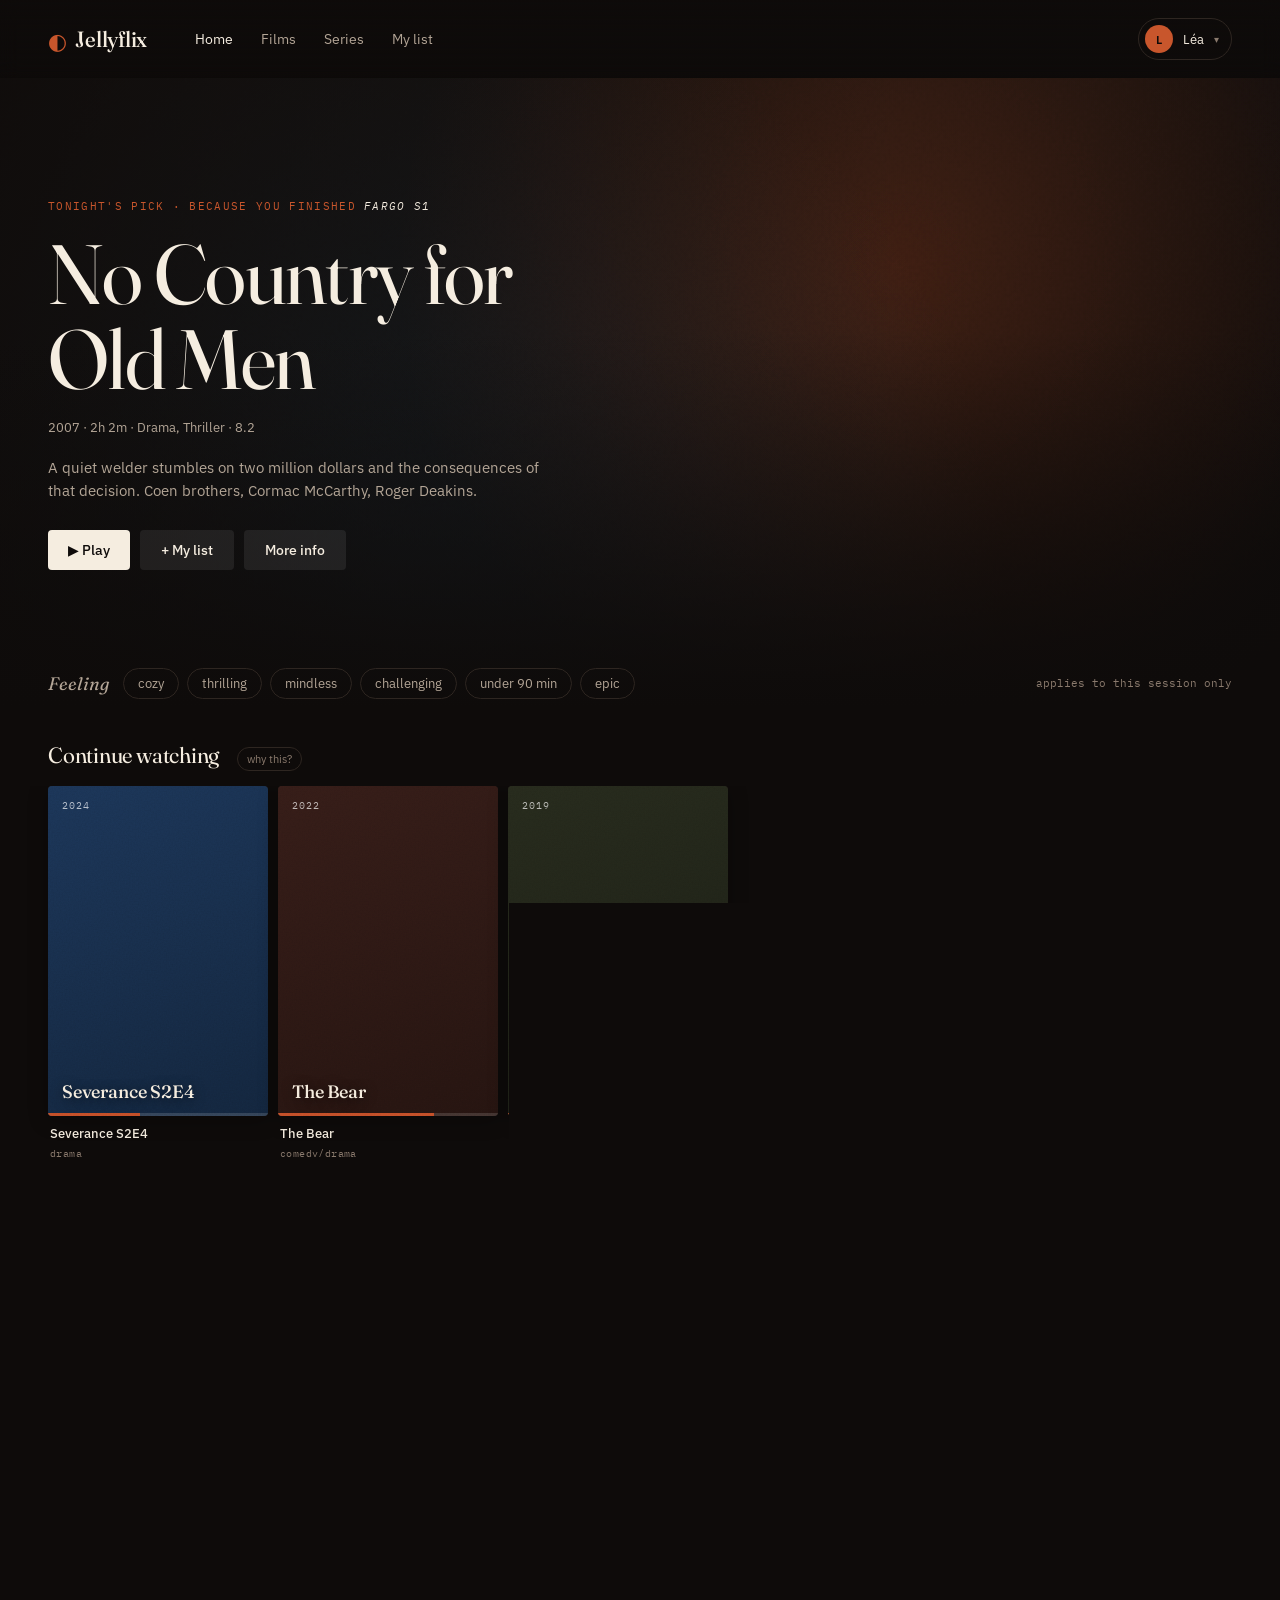
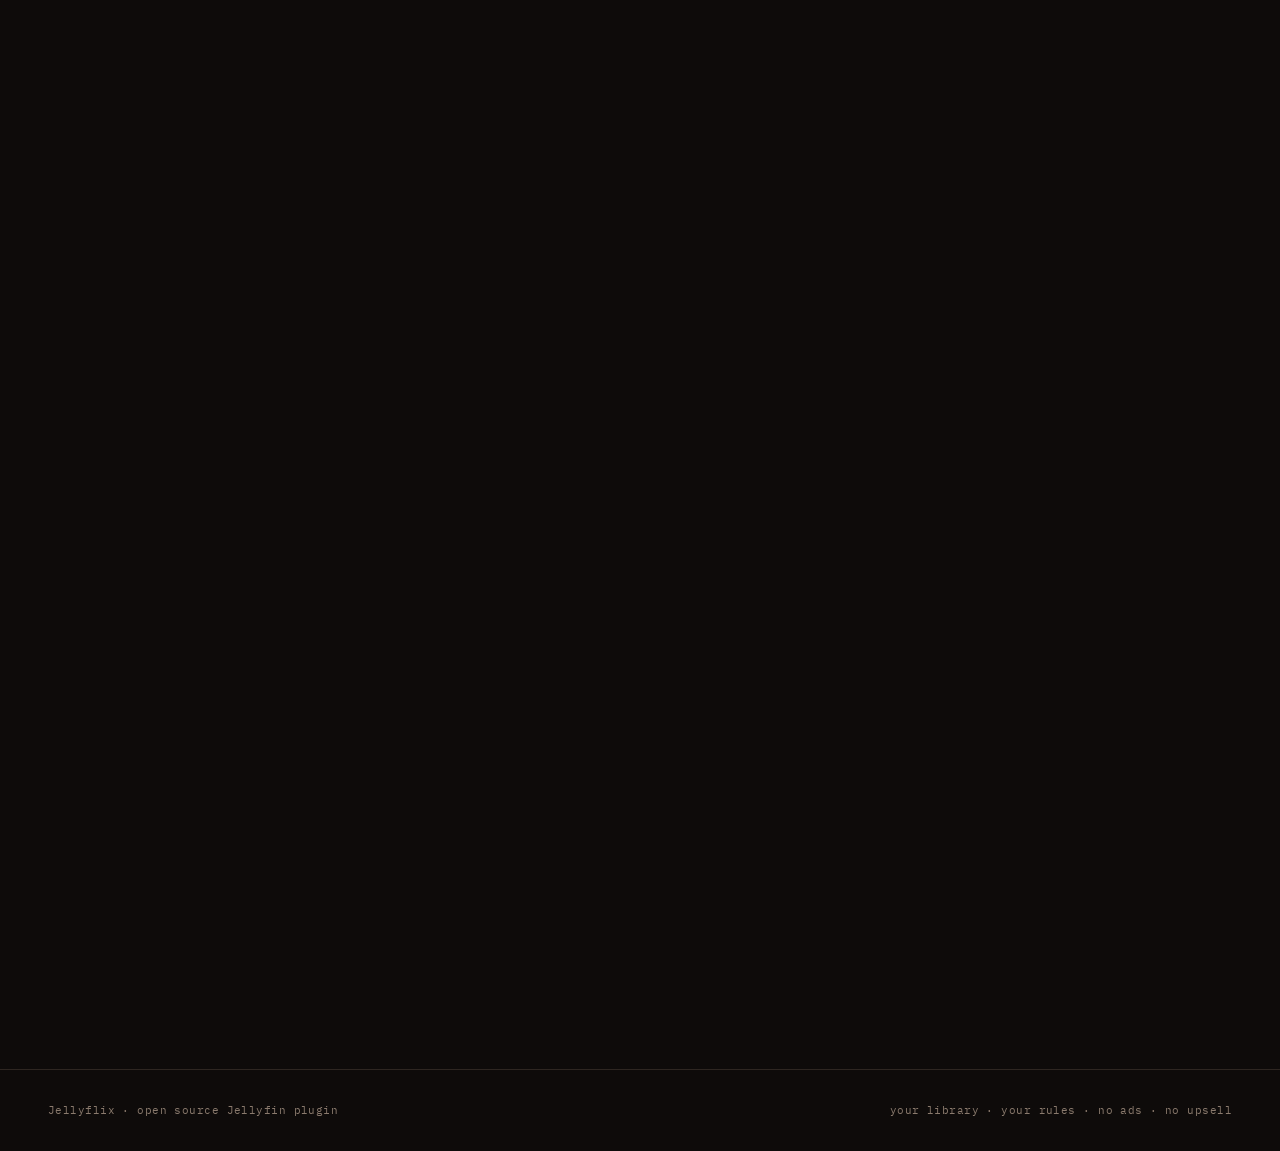
==== web/index.html @ 1ee0f93d "Add files via upload" ====
<!doctype html>
<html lang="en">
<head>
<meta charset="utf-8" />
<meta name="viewport" content="width=device-width, initial-scale=1" />
<title>Jellyflix — your library, your rules</title>
<link rel="preconnect" href="https://fonts.googleapis.com">
<link rel="preconnect" href="https://fonts.gstatic.com" crossorigin>
<link href="https://fonts.googleapis.com/css2?family=Fraunces:ital,opsz,wght@0,9..144,300..900;1,9..144,300..900&family=IBM+Plex+Sans:wght@300;400;500;600&family=IBM+Plex+Mono:wght@400;500&display=swap" rel="stylesheet">
<link rel="stylesheet" href="assets/app.css" />
</head>
<body>

<!-- ─── top bar ─────────────────────────────────────────────────── -->
<header class="topbar">
  <div class="brand">
    <span class="brand-mark">◐</span>
    <span class="brand-name">Jellyflix</span>
  </div>

  <nav class="nav">
    <a href="#" class="active">Home</a>
    <a href="#">Films</a>
    <a href="#">Series</a>
    <a href="#">My list</a>
  </nav>

  <div class="profile-switcher" id="profile-switcher">
    <button class="profile-pill">
      <span class="avatar" style="--avatar: #c8562c;">L</span>
      <span>Léa</span>
      <span class="caret">▾</span>
    </button>
  </div>
</header>

<!-- ─── hero ────────────────────────────────────────────────────── -->
<section class="hero">
  <div class="hero-bg" id="hero-bg"></div>
  <div class="hero-gradient"></div>
  <div class="hero-content">
    <p class="eyebrow">Tonight's pick &middot; because you finished <em>Fargo S1</em></p>
    <h1 class="hero-title">No Country for Old Men</h1>
    <p class="hero-meta">2007 &middot; 2h 2m &middot; Drama, Thriller &middot; 8.2</p>
    <p class="hero-desc">
      A quiet welder stumbles on two million dollars and the consequences of that decision.
      Coen brothers, Cormac McCarthy, Roger Deakins.
    </p>
    <div class="hero-actions">
      <button class="btn btn-primary">▶ Play</button>
      <button class="btn btn-ghost">+ My list</button>
      <button class="btn btn-ghost">More info</button>
    </div>
  </div>
</section>

<!-- ─── mood strip (improvement over Netflix) ──────────────────── -->
<section class="mood-strip">
  <span class="mood-label">Feeling</span>
  <div class="moods" id="moods">
    <button class="mood" data-mood="cozy">cozy</button>
    <button class="mood" data-mood="thrilling">thrilling</button>
    <button class="mood" data-mood="mindless">mindless</button>
    <button class="mood" data-mood="challenging">challenging</button>
    <button class="mood" data-mood="short">under 90 min</button>
    <button class="mood" data-mood="epic">epic</button>
  </div>
  <span class="mood-hint">applies to this session only</span>
</section>

<!-- ─── rails mount point ──────────────────────────────────────── -->
<main id="rails"></main>

<!-- ─── "why" modal ────────────────────────────────────────────── -->
<dialog id="why-modal" class="why-modal">
  <button class="why-close" aria-label="close">×</button>
  <p class="why-eyebrow">Why this row</p>
  <h3 id="why-title">—</h3>
  <p id="why-body">—</p>
</dialog>

<footer class="foot">
  <span>Jellyflix &middot; open source Jellyfin plugin</span>
  <span class="foot-right">your library &middot; your rules &middot; no ads &middot; no upsell</span>
</footer>

<script src="assets/app.js"></script>
</body>
</html>
---- web/assets/app.css ----
/* ══════════════════════════════════════════════════════════════════
   Jellyflix — cinematic editorial theme
   Not a Netflix clone. A film library that takes itself seriously.
   ══════════════════════════════════════════════════════════════════ */

:root {
  /* warm near-black palette — not pure #000, more like a cinema at night */
  --bg:          #0e0b0a;
  --bg-elev:    #1a1513;
  --surface:    #231c18;
  --line:       #2e2621;

  --ink:        #f5ede0;
  --ink-muted:  #b3a596;
  --ink-dim:    #8a7a6d;

  /* primary: warm signal amber — acts like a film print marker */
  --accent:     #c8562c;
  --accent-hi:  #e26b3a;

  /* secondary: counter-seasonal is a surprising chartreuse — it should feel
     editorial and slightly off, because that's the whole point of the feature */
  --counter:    #c8d84a;
  --counter-ink: #0e0b0a;

  --radius:     4px;
  --radius-lg:  10px;

  --font-display: 'Fraunces', 'Iowan Old Style', Georgia, serif;
  --font-body:    'IBM Plex Sans', system-ui, sans-serif;
  --font-mono:    'IBM Plex Mono', ui-monospace, monospace;
}

* { box-sizing: border-box; }

html, body {
  margin: 0;
  padding: 0;
  background: var(--bg);
  color: var(--ink);
  font-family: var(--font-body);
  font-weight: 400;
  line-height: 1.5;
  -webkit-font-smoothing: antialiased;
}

button { font-family: inherit; cursor: pointer; border: none; background: none; color: inherit; }
a { color: inherit; text-decoration: none; }
em { font-style: italic; color: var(--ink); }

/* ─── top bar ─────────────────────────────────────────────────────── */

.topbar {
  position: sticky;
  top: 0;
  z-index: 40;
  display: flex;
  align-items: center;
  gap: 48px;
  padding: 18px 48px;
  background: linear-gradient(to bottom, rgba(14,11,10,0.92), rgba(14,11,10,0.2) 80%, transparent);
  backdrop-filter: blur(10px);
  -webkit-backdrop-filter: blur(10px);
}

.brand { display: flex; align-items: baseline; gap: 8px; }
.brand-mark {
  font-size: 22px;
  color: var(--accent);
  transform: translateY(2px);
}
.brand-name {
  font-family: var(--font-display);
  font-weight: 500;
  font-size: 22px;
  letter-spacing: -0.01em;
  font-variation-settings: "opsz" 72;
}

.nav { display: flex; gap: 28px; font-size: 14px; font-weight: 400; color: var(--ink-muted); }
.nav a.active { color: var(--ink); }
.nav a:hover { color: var(--ink); }

.profile-switcher { margin-left: auto; }
.profile-pill {
  display: flex; align-items: center; gap: 10px;
  padding: 6px 12px 6px 6px;
  border: 1px solid var(--line);
  border-radius: 999px;
  font-size: 13px;
}
.profile-pill:hover { border-color: var(--ink-dim); }
.avatar {
  width: 28px; height: 28px;
  border-radius: 50%;
  background: var(--avatar, var(--accent));
  display: grid; place-items: center;
  font-size: 12px;
  font-weight: 600;
  color: var(--bg);
}
.caret { color: var(--ink-dim); font-size: 10px; }

/* ─── hero ────────────────────────────────────────────────────────── */

.hero {
  position: relative;
  height: min(70vh, 640px);
  min-height: 440px;
  overflow: hidden;
  margin-bottom: -60px; /* hero bleeds behind first rail */
}

.hero-bg {
  position: absolute; inset: 0;
  background:
    radial-gradient(circle at 70% 30%, rgba(200,86,44,0.25), transparent 50%),
    radial-gradient(circle at 30% 80%, rgba(40,70,90,0.4), transparent 60%),
    linear-gradient(135deg, #1a1513 0%, #0e0b0a 100%);
  filter: saturate(1.1);
}
.hero-bg::after {
  /* subtle film grain */
  content: '';
  position: absolute; inset: 0;
  background-image: url("data:image/svg+xml,%3Csvg viewBox='0 0 200 200' xmlns='http://www.w3.org/2000/svg'%3E%3Cfilter id='n'%3E%3CfeTurbulence type='fractalNoise' baseFrequency='0.9' stitchTiles='stitch'/%3E%3CfeColorMatrix values='0 0 0 0 0 0 0 0 0 0 0 0 0 0 0 0 0 0 0.35 0'/%3E%3C/filter%3E%3Crect width='100%25' height='100%25' filter='url(%23n)'/%3E%3C/svg%3E");
  opacity: 0.3;
  mix-blend-mode: overlay;
  pointer-events: none;
}
.hero-gradient {
  position: absolute; inset: 0;
  background:
    linear-gradient(to top, var(--bg) 0%, transparent 60%),
    linear-gradient(to right, rgba(14,11,10,0.8) 0%, transparent 70%);
}

.hero-content {
  position: relative;
  max-width: 620px;
  padding: 120px 48px 80px;
  display: flex;
  flex-direction: column;
  gap: 16px;
  animation: heroIn 900ms cubic-bezier(0.2, 0.8, 0.2, 1) both;
}
@keyframes heroIn {
  from { opacity: 0; transform: translateY(12px); }
  to   { opacity: 1; transform: translateY(0); }
}

.eyebrow {
  margin: 0;
  font-family: var(--font-mono);
  font-size: 11px;
  text-transform: uppercase;
  letter-spacing: 0.12em;
  color: var(--accent);
}

.hero-title {
  font-family: var(--font-display);
  font-variation-settings: "opsz" 144, "SOFT" 0;
  font-weight: 400;
  font-size: clamp(44px, 7vw, 84px);
  line-height: 1.02;
  letter-spacing: -0.02em;
  margin: 0;
}

.hero-meta {
  margin: 0;
  font-size: 13px;
  color: var(--ink-muted);
}

.hero-desc {
  font-size: 15px;
  max-width: 500px;
  color: var(--ink-muted);
  margin: 4px 0 12px;
}

.hero-actions { display: flex; gap: 10px; flex-wrap: wrap; }

.btn {
  padding: 10px 20px;
  font-size: 14px;
  font-weight: 500;
  border-radius: var(--radius);
  transition: transform 120ms ease, background 120ms ease;
}
.btn-primary {
  background: var(--ink);
  color: var(--bg);
}
.btn-primary:hover { background: white; transform: translateY(-1px); }
.btn-ghost {
  background: rgba(255,255,255,0.08);
  color: var(--ink);
  border: 1px solid transparent;
}
.btn-ghost:hover { background: rgba(255,255,255,0.14); }

/* ─── mood strip ──────────────────────────────────────────────────── */

.mood-strip {
  position: relative;
  z-index: 5;
  display: flex;
  align-items: center;
  gap: 14px;
  padding: 20px 48px 0;
  flex-wrap: wrap;
}
.mood-label {
  font-family: var(--font-display);
  font-style: italic;
  font-size: 18px;
  color: var(--ink-muted);
}
.moods { display: flex; gap: 8px; flex-wrap: wrap; }
.mood {
  padding: 6px 14px;
  font-size: 13px;
  color: var(--ink-muted);
  border: 1px solid var(--line);
  border-radius: 999px;
  transition: all 150ms ease;
}
.mood:hover { color: var(--ink); border-color: var(--ink-dim); }
.mood.active {
  color: var(--bg);
  background: var(--counter);
  border-color: var(--counter);
}
.mood-hint {
  font-family: var(--font-mono);
  font-size: 11px;
  color: var(--ink-dim);
  margin-left: auto;
}

/* ─── rails ───────────────────────────────────────────────────────── */

main#rails {
  position: relative;
  z-index: 5;
  display: flex;
  flex-direction: column;
  gap: 36px;
  padding: 40px 0 80px;
}

.rail { display: flex; flex-direction: column; gap: 14px; }

.rail-head {
  display: flex;
  align-items: baseline;
  gap: 12px;
  padding: 0 48px;
}
.rail-title {
  font-family: var(--font-display);
  font-weight: 400;
  font-variation-settings: "opsz" 72;
  font-size: 22px;
  letter-spacing: -0.01em;
  margin: 0;
}
.rail-badge {
  font-family: var(--font-mono);
  font-size: 10px;
  letter-spacing: 0.14em;
  padding: 3px 8px;
  background: var(--counter);
  color: var(--counter-ink);
  border-radius: 2px;
}
.rail-why {
  margin-left: 6px;
  font-size: 11px;
  color: var(--ink-dim);
  padding: 4px 9px;
  border: 1px solid var(--line);
  border-radius: 999px;
  transition: all 150ms ease;
}
.rail-why:hover { color: var(--ink); border-color: var(--ink-dim); }

.rail-scroller {
  display: flex;
  gap: 10px;
  overflow-x: auto;
  scroll-behavior: smooth;
  padding: 0 48px 14px;
  scroll-snap-type: x mandatory;
  scrollbar-width: thin;
  scrollbar-color: var(--line) transparent;
}
.rail-scroller::-webkit-scrollbar { height: 6px; }
.rail-scroller::-webkit-scrollbar-thumb { background: var(--line); border-radius: 3px; }

/* ─── cards ───────────────────────────────────────────────────────── */

.card {
  flex: 0 0 auto;
  width: 220px;
  scroll-snap-align: start;
  position: relative;
  cursor: pointer;
  transition: transform 220ms cubic-bezier(0.2, 0.8, 0.2, 1);
}
.card:hover { transform: translateY(-3px); }

.card-art {
  aspect-ratio: 2/3;
  border-radius: var(--radius);
  overflow: hidden;
  background: var(--surface);
  position: relative;
  box-shadow: 0 4px 20px rgba(0,0,0,0.3);
}

/* the "poster" is a synthesized gradient per item since we have no real art */
.card-art::before {
  content: '';
  position: absolute;
  inset: 0;
  background: var(--poster, linear-gradient(135deg, #3a2e28, #1a1513));
}
.card-art::after {
  content: '';
  position: absolute; inset: 0;
  background-image: url("data:image/svg+xml,%3Csvg viewBox='0 0 100 100' xmlns='http://www.w3.org/2000/svg'%3E%3Cfilter id='n'%3E%3CfeTurbulence type='fractalNoise' baseFrequency='1.5' stitchTiles='stitch'/%3E%3CfeColorMatrix values='0 0 0 0 0 0 0 0 0 0 0 0 0 0 0 0 0 0 0.3 0'/%3E%3C/filter%3E%3Crect width='100%25' height='100%25' filter='url(%23n)'/%3E%3C/svg%3E");
  opacity: 0.4;
  mix-blend-mode: overlay;
  pointer-events: none;
}
.card-art .card-label {
  position: absolute;
  bottom: 14px; left: 14px; right: 14px;
  font-family: var(--font-display);
  font-weight: 500;
  font-size: 18px;
  line-height: 1.1;
  letter-spacing: -0.01em;
  text-shadow: 0 2px 12px rgba(0,0,0,0.6);
}
.card-art .card-year {
  position: absolute;
  top: 12px; left: 14px;
  font-family: var(--font-mono);
  font-size: 10px;
  letter-spacing: 0.1em;
  color: rgba(255,255,255,0.7);
}

.card-meta {
  padding: 8px 2px 0;
  display: flex;
  flex-direction: column;
  gap: 2px;
}
.card-title {
  font-size: 13px;
  font-weight: 500;
  white-space: nowrap;
  overflow: hidden;
  text-overflow: ellipsis;
}
.card-sub {
  font-family: var(--font-mono);
  font-size: 10px;
  color: var(--ink-dim);
  letter-spacing: 0.04em;
}

.card-progress {
  position: absolute;
  left: 0; right: 0; bottom: 0;
  height: 3px;
  background: rgba(255,255,255,0.15);
}
.card-progress::after {
  content: '';
  position: absolute;
  left: 0; top: 0; bottom: 0;
  width: var(--progress, 0%);
  background: var(--accent);
}

/* ─── why modal ───────────────────────────────────────────────────── */

.why-modal {
  border: 1px solid var(--line);
  background: var(--bg-elev);
  color: var(--ink);
  max-width: 440px;
  padding: 32px;
  border-radius: var(--radius-lg);
  box-shadow: 0 30px 80px rgba(0,0,0,0.6);
}
.why-modal::backdrop { background: rgba(0,0,0,0.6); backdrop-filter: blur(4px); }
.why-modal[open] { animation: modalIn 240ms cubic-bezier(0.2, 0.8, 0.2, 1) both; }
@keyframes modalIn {
  from { opacity: 0; transform: scale(0.97); }
  to   { opacity: 1; transform: scale(1); }
}
.why-close {
  position: absolute; top: 12px; right: 12px;
  width: 28px; height: 28px;
  font-size: 20px;
  color: var(--ink-dim);
}
.why-close:hover { color: var(--ink); }
.why-eyebrow {
  margin: 0 0 6px;
  font-family: var(--font-mono);
  font-size: 10px;
  letter-spacing: 0.14em;
  text-transform: uppercase;
  color: var(--accent);
}
.why-modal h3 {
  margin: 0 0 12px;
  font-family: var(--font-display);
  font-weight: 500;
  font-size: 22px;
}

/* ─── footer ──────────────────────────────────────────────────────── */

.foot {
  display: flex;
  justify-content: space-between;
  padding: 32px 48px;
  border-top: 1px solid var(--line);
  font-family: var(--font-mono);
  font-size: 11px;
  color: var(--ink-dim);
  letter-spacing: 0.04em;
}

/* ─── responsive ──────────────────────────────────────────────────── */

@media (max-width: 720px) {
  .topbar { padding: 14px 20px; gap: 20px; flex-wrap: wrap; }
  .nav { gap: 16px; font-size: 13px; }
  .hero-content { padding: 80px 20px 60px; }
  .mood-strip, .rail-head, .rail-scroller { padding-left: 20px; padding-right: 20px; }
  .card { width: 150px; }
  .foot { padding: 20px; flex-direction: column; gap: 6px; }
}

@media (prefers-reduced-motion: reduce) {
  *, *::before, *::after {
    animation-duration: 0.001ms !important;
    transition-duration: 0.001ms !important;
  }
}
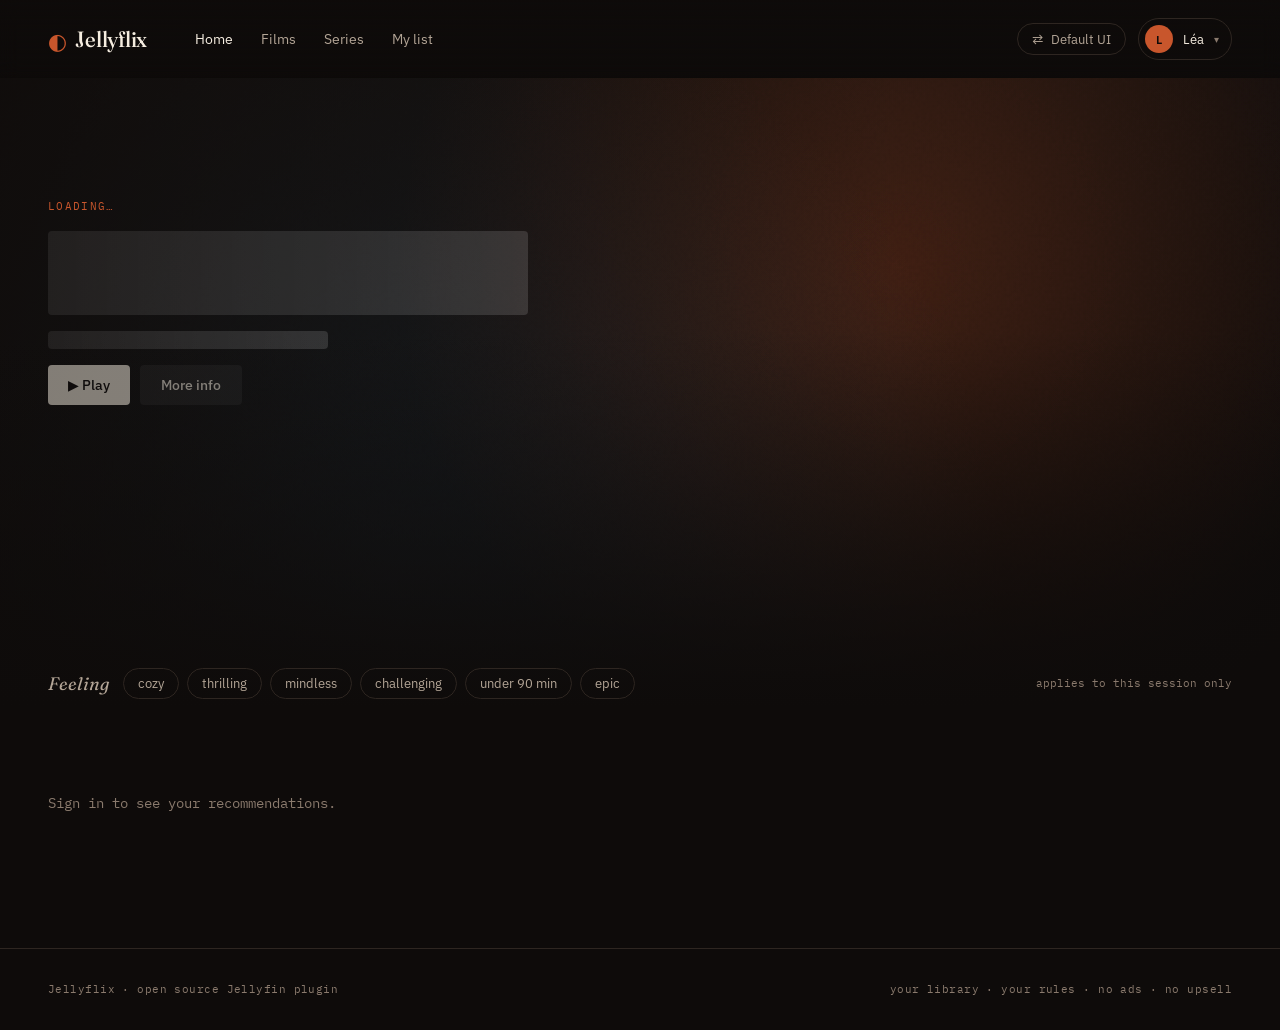
==== commit 40d92abb: "Initial production-ready commit" ====
--- a/web/index.html
+++ b/web/index.html
@@ -25,31 +25,34 @@
     <a href="#">My list</a>
   </nav>
 
-  <div class="profile-switcher" id="profile-switcher">
-    <button class="profile-pill">
-      <span class="avatar" style="--avatar: #c8562c;">L</span>
-      <span>Léa</span>
-      <span class="caret">▾</span>
+  <div class="topbar-right">
+    <button class="ui-switch" id="ui-switch" type="button" title="Switch to default Jellyfin">
+      <span class="ui-switch-icon" aria-hidden="true">⇄</span>
+      <span class="ui-switch-label">Default UI</span>
     </button>
+
+    <div class="profile-switcher" id="profile-switcher">
+      <button class="profile-pill" type="button">
+        <span class="avatar" style="--avatar: #c8562c;">L</span>
+        <span>Léa</span>
+        <span class="caret">▾</span>
+      </button>
+    </div>
   </div>
 </header>
 
 <!-- ─── hero ────────────────────────────────────────────────────── -->
-<section class="hero">
+<section class="hero hero-loading" id="hero">
   <div class="hero-bg" id="hero-bg"></div>
   <div class="hero-gradient"></div>
   <div class="hero-content">
-    <p class="eyebrow">Tonight's pick &middot; because you finished <em>Fargo S1</em></p>
-    <h1 class="hero-title">No Country for Old Men</h1>
-    <p class="hero-meta">2007 &middot; 2h 2m &middot; Drama, Thriller &middot; 8.2</p>
-    <p class="hero-desc">
-      A quiet welder stumbles on two million dollars and the consequences of that decision.
-      Coen brothers, Cormac McCarthy, Roger Deakins.
-    </p>
+    <p class="eyebrow">Loading&hellip;</p>
+    <h1 class="hero-title">&nbsp;</h1>
+    <p class="hero-meta">&nbsp;</p>
+    <p class="hero-desc" style="display:none"></p>
     <div class="hero-actions">
-      <button class="btn btn-primary">▶ Play</button>
-      <button class="btn btn-ghost">+ My list</button>
-      <button class="btn btn-ghost">More info</button>
+      <button class="btn btn-primary" id="hero-play" type="button">▶ Play</button>
+      <button class="btn btn-ghost" id="hero-info" type="button">More info</button>
     </div>
   </div>
 </section>
--- a/web/assets/app.css
+++ b/web/assets/app.css
@@ -81,7 +81,40 @@
 .nav a.active { color: var(--ink); }
 .nav a:hover { color: var(--ink); }
 
-.profile-switcher { margin-left: auto; }
+.topbar-right {
+  margin-left: auto;
+  display: flex;
+  align-items: center;
+  gap: 12px;
+}
+
+.ui-switch {
+  display: inline-flex;
+  align-items: center;
+  gap: 8px;
+  padding: 6px 14px;
+  border: 1px solid var(--line);
+  border-radius: 999px;
+  font-size: 13px;
+  color: var(--ink-muted);
+  background: transparent;
+  transition: color 150ms ease, border-color 150ms ease, background 150ms ease;
+}
+.ui-switch:hover {
+  color: var(--ink);
+  border-color: var(--ink-dim);
+  background: rgba(255,255,255,0.04);
+}
+.ui-switch:focus-visible {
+  outline: 2px solid var(--accent);
+  outline-offset: 2px;
+}
+.ui-switch-icon { font-size: 14px; }
+@media (max-width: 720px) {
+  .ui-switch-label { display: none; }
+}
+
+.profile-switcher { /* no margin needed; topbar-right handles spacing */ }
 .profile-pill {
   display: flex; align-items: center; gap: 10px;
   padding: 6px 12px 6px 6px;
@@ -118,6 +151,9 @@
     radial-gradient(circle at 30% 80%, rgba(40,70,90,0.4), transparent 60%),
     linear-gradient(135deg, #1a1513 0%, #0e0b0a 100%);
   filter: saturate(1.1);
+  background-size: cover;
+  background-position: center 30%;
+  transition: background-image 0.6s ease;
 }
 .hero-bg::after {
   /* subtle film grain */
@@ -288,6 +324,9 @@
 }
 .rail-why:hover { color: var(--ink); border-color: var(--ink-dim); }
 
+.rail-scroll-wrap {
+  position: relative;
+}
 .rail-scroller {
   display: flex;
   gap: 10px;
@@ -301,6 +340,50 @@
 .rail-scroller::-webkit-scrollbar { height: 6px; }
 .rail-scroller::-webkit-scrollbar-thumb { background: var(--line); border-radius: 3px; }
 
+/* ─── rail scroll arrows ─────────────────────────────────────────── */
+
+.rail-arrow {
+  position: absolute;
+  top: 0;
+  bottom: 14px;         /* match rail-scroller bottom padding */
+  width: 56px;
+  display: grid;
+  place-items: center;
+  font-size: 32px;
+  font-weight: 300;
+  color: var(--ink);
+  background: linear-gradient(to var(--dir, right), rgba(14,11,10,0.85), rgba(14,11,10,0));
+  border: none;
+  cursor: pointer;
+  opacity: 0;
+  transition: opacity 150ms ease;
+  z-index: 2;
+  pointer-events: none;
+}
+.rail-arrow-left  { left: 0;  --dir: right; }
+.rail-arrow-right { right: 0; --dir: left; }
+
+.rail-scroll-wrap:hover .rail-arrow,
+.rail-arrow:focus-visible {
+  opacity: 1;
+  pointer-events: auto;
+}
+.rail-arrow:hover { color: var(--accent-hi); }
+.rail-arrow:focus-visible { outline: 2px solid var(--accent); outline-offset: -4px; }
+
+/* Hide arrows at the edges or when there's nothing to scroll. */
+.rail-scroll-wrap.at-start    .rail-arrow-left,
+.rail-scroll-wrap.at-end      .rail-arrow-right,
+.rail-scroll-wrap.no-overflow .rail-arrow {
+  opacity: 0 !important;
+  pointer-events: none !important;
+}
+
+/* Touch devices: arrows are overlay clutter — users already have native scroll. */
+@media (hover: none) {
+  .rail-arrow { display: none; }
+}
+
 /* ─── cards ───────────────────────────────────────────────────────── */
 
 .card {
@@ -310,8 +393,15 @@
   position: relative;
   cursor: pointer;
   transition: transform 220ms cubic-bezier(0.2, 0.8, 0.2, 1);
+  outline: none;
 }
 .card:hover { transform: translateY(-3px); }
+.card:focus-visible {
+  transform: translateY(-3px);
+}
+.card:focus-visible .card-art {
+  box-shadow: 0 0 0 2px var(--accent), 0 4px 20px rgba(0,0,0,0.3);
+}
 
 .card-art {
   aspect-ratio: 2/3;
@@ -390,6 +480,93 @@
   background: var(--accent);
 }
 
+/* ─── hero loading state ─────────────────────────────────────────── */
+
+.hero-loading .hero-title,
+.hero-loading .hero-meta {
+  position: relative;
+  overflow: hidden;
+  color: transparent;
+  background: linear-gradient(90deg,
+    rgba(255,255,255,0.04) 0%,
+    rgba(255,255,255,0.10) 50%,
+    rgba(255,255,255,0.04) 100%);
+  background-size: 200% 100%;
+  background-color: rgba(255,255,255,0.04);
+  border-radius: 4px;
+  animation: shimmer 1.4s linear infinite;
+}
+.hero-loading .hero-title { max-width: 480px; height: clamp(44px, 7vw, 84px); }
+.hero-loading .hero-meta  { max-width: 280px; height: 18px; }
+.hero-loading .btn { pointer-events: none; opacity: 0.5; }
+
+@keyframes shimmer {
+  from { background-position: 200% 0; }
+  to   { background-position: -200% 0; }
+}
+
+/* ─── loading & error states ─────────────────────────────────────── */
+
+.rails-loading {
+  display: flex;
+  justify-content: center;
+  padding: 80px 0;
+}
+.spinner {
+  width: 36px; height: 36px;
+  border: 3px solid var(--line);
+  border-top-color: var(--accent);
+  border-radius: 50%;
+  animation: spin 0.8s linear infinite;
+}
+@keyframes spin { to { transform: rotate(360deg); } }
+
+.rail-error {
+  padding: 40px 48px;
+  color: var(--ink-dim);
+  font-size: 14px;
+  font-family: var(--font-mono);
+  display: flex;
+  flex-direction: column;
+  align-items: flex-start;
+  gap: 14px;
+}
+.rail-retry {
+  padding: 8px 16px;
+  font-size: 13px;
+  color: var(--ink);
+  background: rgba(255,255,255,0.08);
+  border: 1px solid var(--line);
+  border-radius: var(--radius);
+  font-family: var(--font-body);
+  cursor: pointer;
+  transition: background 150ms ease, border-color 150ms ease;
+}
+.rail-retry:hover {
+  background: rgba(255,255,255,0.14);
+  border-color: var(--ink-dim);
+}
+.rail-retry:focus-visible {
+  outline: 2px solid var(--accent);
+  outline-offset: 2px;
+}
+
+/* ─── card image ──────────────────────────────────────────────────── */
+
+.card-art img {
+  position: absolute;
+  inset: 0;
+  width: 100%; height: 100%;
+  object-fit: cover;
+  z-index: 0;
+}
+/* label/year overlay sit above the poster */
+.card-art .card-label,
+.card-art .card-year,
+.card-art .card-progress {
+  z-index: 1;
+}
+
 /* ─── why modal ───────────────────────────────────────────────────── */
 
 .why-modal {
@@ -401,7 +578,7 @@
   border-radius: var(--radius-lg);
   box-shadow: 0 30px 80px rgba(0,0,0,0.6);
 }
-.why-modal::backdrop { background: rgba(0,0,0,0.6); backdrop-filter: blur(4px); }
+.why-modal::backdrop { background: rgba(0,0,0,0.6); backdrop-filter: blur(4px); cursor: pointer; }
 .why-modal[open] { animation: modalIn 240ms cubic-bezier(0.2, 0.8, 0.2, 1) both; }
 @keyframes modalIn {
   from { opacity: 0; transform: scale(0.97); }
